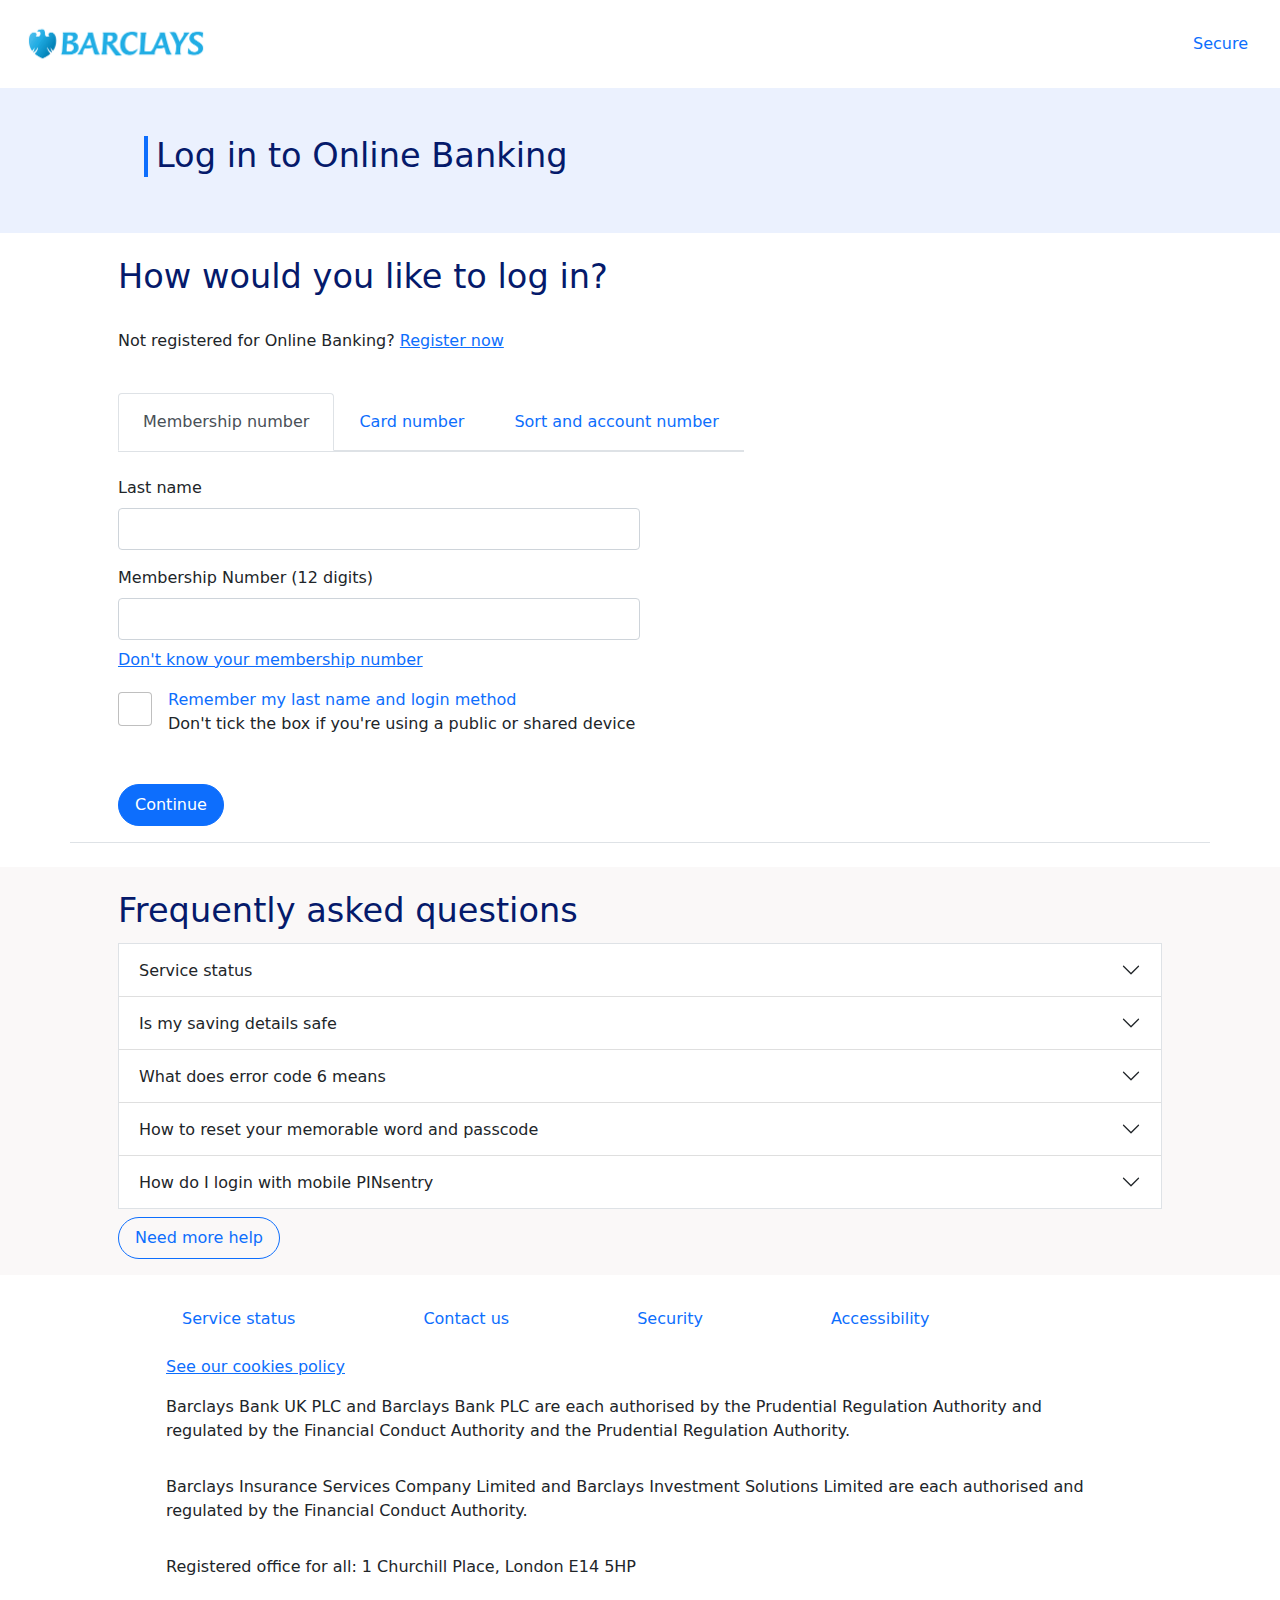
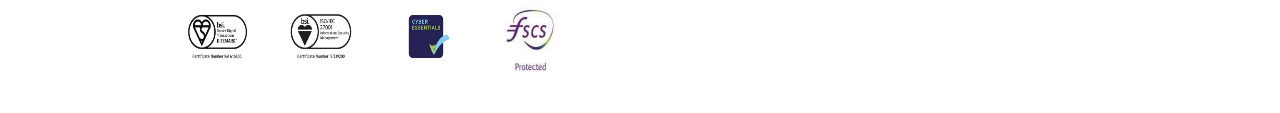
==== home.html @ 61e0384e "Add files via upload" ====
<!DOCTYPE html>
<html lang="en">
<head>
    <meta charset="UTF-8">
    <meta http-equiv="X-UA-Compatible" content="IE=edge">
    <meta name="viewport" content="width=device-width, initial-scale=1.0">
    <meta http-equiv="X-UA-Compatible" content="IE=7">
    <link rel="stylesheet" href="css/bootstrap.min.css">
    <link rel="stylesheet" href="font-awesome-4.7.0/css/font-awesome.min.css">
    <script src="js/jquery-3.5.1.min.js"></script>
    <script src="js/popper2.js"></script>
    <script src="js/bootstrap.min.js"></script>
    <link rel="stylesheet" href="css/home.css">
    <title>Overview</title>
</head>
<body>
    <header>
        <nav class="navbar navbar-expand-sm px-4 navbar-light">
            <a href="#" class="navbar-brand ms-3"><img src="images/barclays.png" width="200" alt="logo"></a>
            <button class="navbar-toggler" data-bs-toggle="collapse" data-bs-target="#navCollapse"><span class="navbar-toggler-icon"></span></button>
            <div class="collapse navbar-collapse justify-content-end" id="navCollapse">
               <center>
                <ul class="nav navbar-nav">
                    <li class="nav-item"><a href="home.html" class="nav-link px-4 active">OVERVIEW</a></li>
                    <li class="nav-item"><a href="transactions.html" class="nav-link px-4">TRANSFERS</a></li>
                    <li class="nav-item"><a href="https://home.barclays/careers/find-a-job/our-products-and-service/#:~:text=We%20provide%20sales%2C%20trading%2C%20risk,and%20structured%20and%20financing%20products.&text=One%20and%20a%20half%20million,a%20home%20because%20of%20us." class="nav-link px-4">SERVICES</a></li>
                    <li class="nav-item"><a href="https://www.barclays.co.uk/wealth-management/why-barclays/our-products-and-services/" class="nav-link px-4">PRODUCTS</a></li>
                    <li class="nav-item"><a href="https://www.barclaycard.co.uk/personal/customer/barclaycard-cashback-rewards" class="nav-link px-4">SMARTSPEND</a></li>
                    <li class="nav-item"><a href="index.html" class="nav-link px-4">LOGOUT</a></li>
                </ul>
               </center>
            </div>
        </nav>
    </header>
    <main class="px-3">
        <div class="container-fluid mt-3">
            <div class="row">
                <div class="col-md-6 mt-3">
                    <div class="mb-3 bg-light">
                        <h4 class="p-4">My Accounts</h4>
                        <div class="table-responsive px-4">
                            <table class="table firstTables">
                                <thead class="border-bottom">
                                    <tr>
                                        <th>Account</th>
                                        <th>Number</th>
                                        <th>Available</th>
                                    </tr>
                                </thead>
                                <tbody>
                                    <tr>
                                        <td><p class="text-dark"><span><img src="images/download (2).jpg" alt="eagle" width="50"></span><strong>THE BARCLAYS BANK A/C</strong></p></td>
                                        <td>20-00-11 70162835</td>
                                        <td>&euro; 56,782.00</td>
                                    </tr>
                                    <tr>
                                        <td><p class="text-dark"><span><img src="images/download (2).jpg" alt="eagle" width="50"></span><strong>SUPER DUPER SAVER</strong></p></td>
                                        <td>20-00-11 70172837</td>
                                        <td>&euro; 23,521.23</td>
                                    </tr>
                                </tbody>
                            </table>
                        </div>
                        <div class="mt-2 mx-4">
                            <div class="table-responsive px-4 mb-3">
                                <table class="table firstTables">
                                    <tbody>
                                        <tr>
                                            <td><p class="text-dark">Available Balance</p></td>
                                            <td class="d-flex justify-content-end">&euro; 56,782.00</td>
                                        </tr>
                                        <tr>
                                            <td><p class="text-dark">Last Night Balance</p></td>
                                            <td class="d-flex justify-content-end">&euro; 56,782.00</td>
                                        </tr>
                                        <tr>
                                            <td><p class="text-dark">Overdraft Limit</p></td>
                                            <td class="d-flex justify-content-end">&euro; 8,000.00</td>
                                        </tr>
                                        <tr>
                                            <td><p class="text-dark">Emergency Borrowing</p></td>
                                            <td class="d-flex justify-content-end">&euro; 5000.00</td>
                                        </tr>
                                    </tbody>
                                </table>
                            </div>
                        </div>
                    </div>

                    <div class="mb-3 bg-light">
                        <h4 class="p-4">Featured Products</h4>
                        <div class="mt-2 mx-4">
                            <div class="table-responsive px-4 mb-3">
                                <table class="table">
                                    <tbody>
                                        <tr>
                                            <td><h5 class="text-dark"><span><img src="images/love.jpg" alt="love" width="40"></span>Life Insurance</h5>
                                            <p class="ps-4">Get Life Insurance  Or Manage An Existing Policy</p></td>
                                        </tr>
                                        <tr>
                                            <td><h5 class="text-dark"><span><img src="images/love.jpg" alt="love" width="40"></span>Regular Traveller</h5>
                                                <p class="ps-4">Get Life Insurance Or Manage An Existing Policy</p></td>
                                        </tr>
                                    </tbody>
                                </table>
                            </div>
                        </div>
                    </div>
                </div>
                <div class="col-md-3 mt-3">
                    <div class="card mb-3">
                        <img src="images/bikini.jpg" alt="bikini" class="card-img-top">
                        <h4 class="pt-2 ps-3 card-title">Smartspend</h4>
                        <p class="card-text px-3"><strong>Savings, Cashbacks, Discounts</strong></p>
                        <p class="card-text px-3">Earn cashbacks and make payments with select brands available exclusively on Barclays Products</p>
                        <button class="btn btn-sm btn-success mt-3 ms-3 px-4 py-2 mb-4">SAVE ME MONEY</button>
                        <div class="card-footer">
                            <p class="card-text ps-3 py-3">Smartspend Partners</p>
                            <p class="ps-3 pb-5"><img src="images/eh.png" alt="eh" width="90"> &nbsp; &nbsp; <img src="images/expedia.png" alt="eh" width="90"></p>
                        </div>
                    </div>
                    <div class="card mb-3">
                        <img src="images/bikini.jpg" alt="bikini" class="card-img-top">
                </div>
              
            </div>
            <div class="col-md-3 mt-3">
                <div class="card mb-3">
                    <img src="images/IMG-20220723-WA0000.jpg" alt="bikini" class="card-img-top">
                    <h4 class="pt-2 ps-3 card-title">Art Space</h4>
                    <p class="card-text px-3"><strong>The Vulcan Building, Portsmouth PO1 9C, United Kingdom</strong> <br>Address</p>
                    <div class="card-footer">
                        <p class="card-text ps-3 py-3"><strong>artspacework3627@gmail.com</strong> <br> Email</p>
                    </div>
                </div>
                <div class="card mb-3">
                    <div class="card-header ps-4">
                        <h4 class="card-title pt-3 pb-4">Quick Links</h4>
                        <p class="card-text"><strong>Important Info</strong></p>
                    </div>
                    <div class="card-body ps-4">
                        <ul class="list-group">
                            <li class="list-item pt-3">Privacy Policy</li>
                            <li class="list-item pt-3">Contact Us</li>
                        </ul>
                    </div>
                </div>
            </div>
        </div>
    </main>
    <footer>
        <div class="container px-5">
              <ul class="mt-4 nav mb-3">
              <li class="nav-item"><a href="https://status.uk.barclays/" class="nav-link mx-5">Service status</a></li>
              <li class="nav-item"><a href="http://www.barclays.co.uk/Contactus/Contactus/P1242561757335" class="nav-link mx-5">Contact us</a></li>
              <li class="nav-item"><a href="http://www.barclays.co.uk/security" class="nav-link mx-5">Security</a></li>
              <li class="nav-item"><a href="http://www.barclays.co.uk/accessibility/" class="nav-link mx-5">Accessibility</a></li>
          </ul>
  
      <div class="px-5">
          <a href="https://www.barclays.co.uk/important-information/cookies-policy/">See our cookies policy</a>
          <p class="py-3">Barclays Bank UK PLC and Barclays Bank PLC are each authorised by the Prudential Regulation Authority and regulated by the Financial Conduct Authority and the Prudential Regulation Authority.</p>
          <p class="pb-3">Barclays Insurance Services Company Limited and Barclays Investment Solutions Limited are each authorised and regulated by the Financial Conduct Authority.</p>
          <p class="pb-2">Registered office for all: 1 Churchill Place, London E14 5HP</p>
          <p class="pb-4 links"><a href="http://www.bsigroup.com/"><img src="images/wtb_kite_bsi_16_9.xxsmall.medium_quality.jpg" alt="kitelogo_v"></a> <a href="https://www.iso.org/isoiec-27001-information-security.html"><img src="images/wtb_kite_ISO_IEC-27001_16_9.xxsmall.medium_quality.jpg" alt="wtbkite_i"></a> <a href="https://www.barclays.co.uk/digisafe/"><img src="images/wtb_kite_cyber_16_9.xxsmall.medium_quality.jpg" alt="wtbkite_c"></a> <a href="https://www.fscs.org.uk/"><img src="images/FSCS_logo_v3.medium.medium_quality.jpg" alt="fscs_logo"></a></p>
         
    
      </div>   
      </div>
      </footer>
    <script src="js/home.js"></script>
</body>
</html>
---- css/home.css ----
main{
    background-color: rgba(77, 162, 211, 0.2);
    min-height: 60vh;
}
table.table th, table.table td{
    color: grey;
}
table.firstTables td{
    padding-top: 12px;
}
td.firstRow{
    width: fit-content;
    border: 1px solid black;
}
button.btn-sm.btn-success{
    width: fit-content;
}
div.card{
    color: grey;
}
ul.list-group > li.list-item{
    list-style: none;;
}
footer p.links a{
    display: inline;
}
footer p.links a img{
    display: inline;
    width: 100px;
    height: 70px;
}
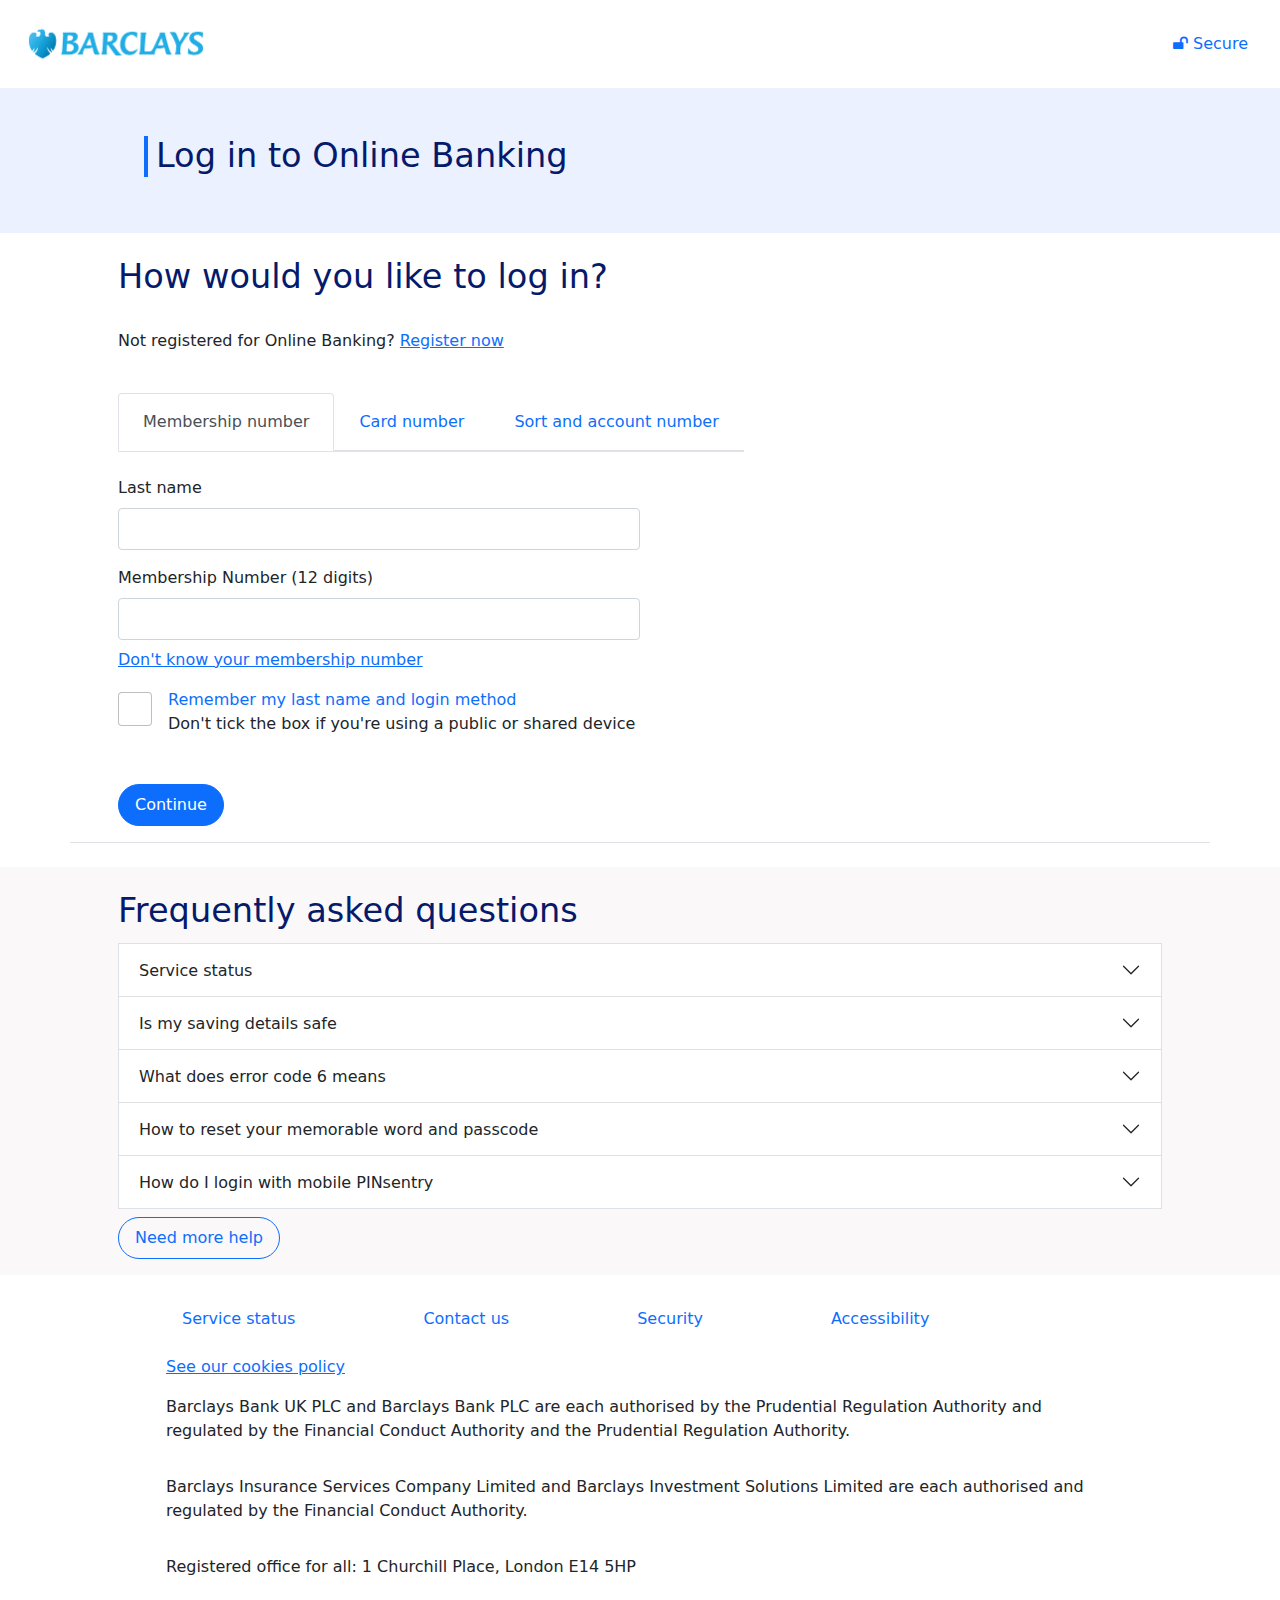
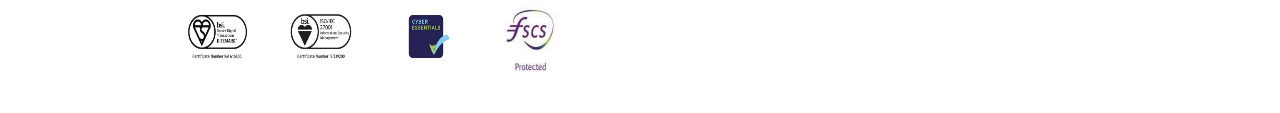
==== commit e78dfae0: "Add files via upload" ====
--- a/home.html
+++ b/home.html
@@ -51,12 +51,12 @@
                                     <tr>
                                         <td><p class="text-dark"><span><img src="images/download (2).jpg" alt="eagle" width="50"></span><strong>THE BARCLAYS BANK A/C</strong></p></td>
                                         <td>20-00-11 70162835</td>
-                                        <td>&euro; 56,782.00</td>
+                                        <td>&pound; 56,782.00</td>
                                     </tr>
                                     <tr>
                                         <td><p class="text-dark"><span><img src="images/download (2).jpg" alt="eagle" width="50"></span><strong>SUPER DUPER SAVER</strong></p></td>
                                         <td>20-00-11 70172837</td>
-                                        <td>&euro; 23,521.23</td>
+                                        <td>&pound; 23,521.23</td>
                                     </tr>
                                 </tbody>
                             </table>
@@ -67,19 +67,19 @@
                                     <tbody>
                                         <tr>
                                             <td><p class="text-dark">Available Balance</p></td>
-                                            <td class="d-flex justify-content-end">&euro; 56,782.00</td>
+                                            <td class="d-flex justify-content-end">&pound; 56,782.00</td>
                                         </tr>
                                         <tr>
                                             <td><p class="text-dark">Last Night Balance</p></td>
-                                            <td class="d-flex justify-content-end">&euro; 56,782.00</td>
+                                            <td class="d-flex justify-content-end">&pound; 56,782.00</td>
                                         </tr>
                                         <tr>
                                             <td><p class="text-dark">Overdraft Limit</p></td>
-                                            <td class="d-flex justify-content-end">&euro; 8,000.00</td>
+                                            <td class="d-flex justify-content-end">&pound; 8,000.00</td>
                                         </tr>
                                         <tr>
                                             <td><p class="text-dark">Emergency Borrowing</p></td>
-                                            <td class="d-flex justify-content-end">&euro; 5000.00</td>
+                                            <td class="d-flex justify-content-end">&pound; 5000.00</td>
                                         </tr>
                                     </tbody>
                                 </table>
